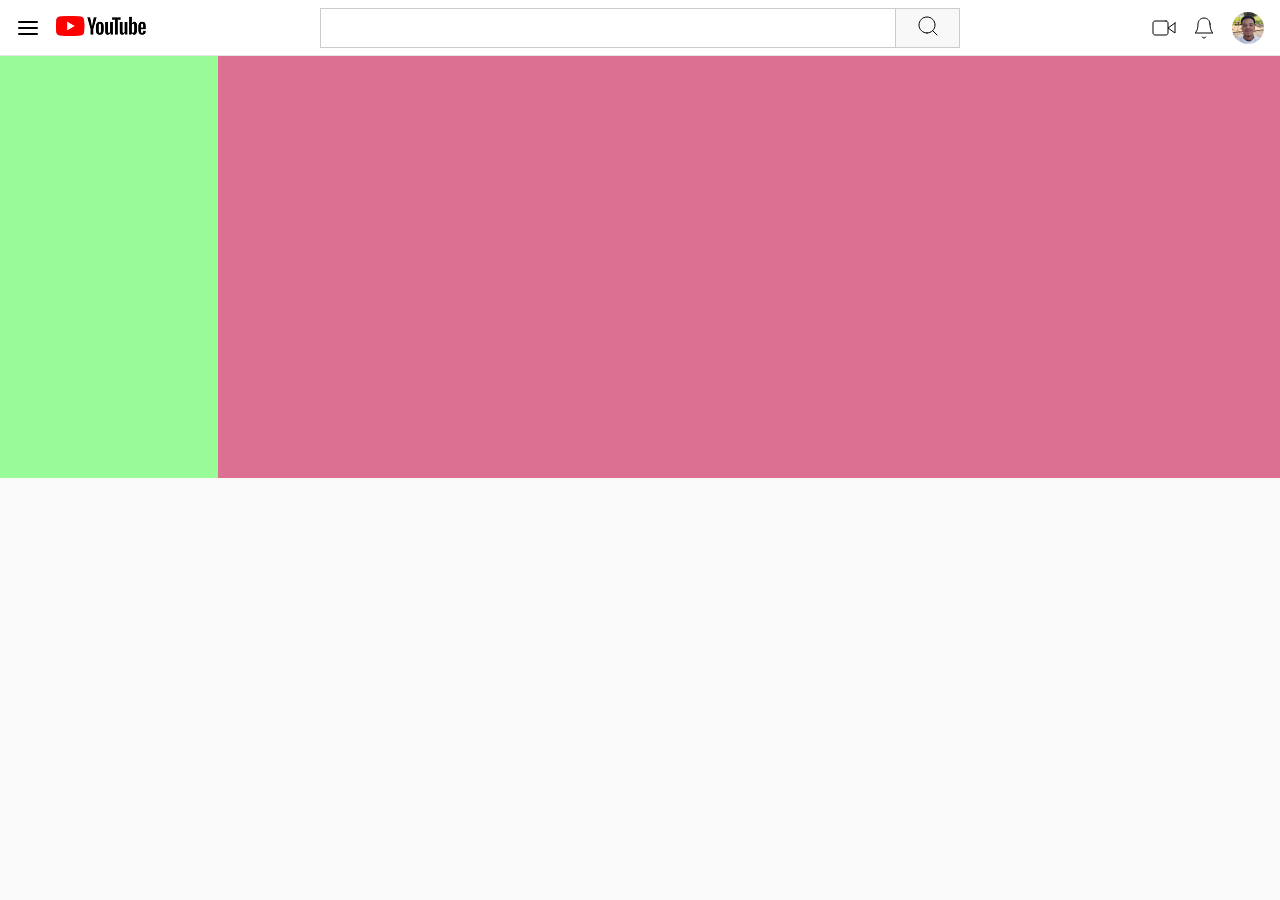
==== pagina-inicial.html @ 3b1b3334 "Refatoração Arquitetural com CSS Grid e Integração do Header Multi-Páginas Nesta etapa, o esqueleto " ====
<!doctype html>
<html lang="en">
  <head>
    <meta charset="UTF-8" />
    <meta name="viewport" content="width=device-width, initial-scale=1.0" />
    <title>Youtube - Página Inicial</title>
    <link rel="stylesheet" href="pagina-inicial.css" />
  </head>
  <body>
    <header class="menu">
      <div class="left">
        <figure id="menu"><img src="./svg/menu.svg" alt="menu" /></figure>
        <figure id="logo-ytb">
          <a href="./index.html"
            ><img src="./img/youtube 1.png" alt="Youtube-logo"
          /></a>
        </figure>
      </div>

      <div class="center">
        <div class="search">
          <input type="text" class="search-bar" />
          <button class="search-btn">
            <figure><img src="./svg/search.svg" alt="search" /></figure>
          </button>
        </div>
      </div>

      <div class="right">
        <figure><img src="./svg/video.svg" alt="video" /></figure>
        <figure><img src="./svg/bell.svg" alt="bell" /></figure>
        <figure>
          <img id="profile" src="./img/profile.jpeg" alt="profile" />
        </figure>
      </div>
    </header>
    <aside class="item"></aside>
    <main class="item"></main>
    <footer class="item"></footer>
  </body>
</html>
---- pagina-inicial.css ----
* {
    gap: 0;
    padding: 0;
    margin: 0;
}

body {
    height: 100vh;
    background-color: rgba(249, 249, 249, 1);
    display: grid;

    grid-template: 56px auto / 218px 1fr;

    grid-template-areas: 
    "header header"
    "aside main";
}

.item {
    height: auto;
    width: auto;
  
}

/* 1. CONFIGURAÇÃO DO ESSENCIAL NO HEADER */
header.menu {
    grid-area: header; /* Fala para o body que o header manda na linha do topo inteira */
    height: 56px;      /* Altura padrão do topo do YouTube */
    
    display: flex;
    align-items: center;
    justify-content: space-between; /* Empurra a esquerda para o canto, o centro para o meio e a direita para o outro canto */
    
    padding: 0 16px;
    background-color: #ffffff;
    box-sizing: border-box;
    border-bottom: 1px solid #e5e5e5; /* Linha sutil separando o topo do resto do site */
}

/* 2. LADO ESQUERDO (Menu Hamburguer e Logo) */
.left {
    display: flex;
    align-items: center;
    gap: 16px; /* Espaço entre o ícone do menu e a logo do YouTube */
    width: 218px; /* Bate exatamente com a largura que você deu para o seu ASIDE! */
    flex-shrink: 0; /* Impede que a logo seja esmagada se a tela diminuir */
}

.left figure {
    margin: 0;
    cursor: pointer;
    display: flex;
    align-items: center;
}

/* 3. CENTRO (Barra de Pesquisa) */
.center {
    display: flex;
    align-items: center;
    justify-content: center;
    flex-grow: 1;      /* Faz o container do meio usar o espaço central disponível */
    max-width: 640px;  /* Limita o tamanho máximo da barra de pesquisa igual ao original */
    padding: 0 24px;
}

.search {
    display: flex;
    width: 100%;
    height: 40px; /* Altura padrão dos inputs do YouTube */
}

.search-bar {
    flex-grow: 1;
    border: 1px solid #ccc;
    padding: 0 16px;
    font-size: 16px;
    outline: none;
}

.search-bar:focus {
    border-color: #1c62b9; /* Cor azul clássica quando clica na barra do YouTube */
}

.search-btn {
    width: 64px;
    background-color: #f8f8f8;
    border: 1px solid #ccc;
    border-left: none; /* Remove a linha entre o input e o botão */
    cursor: pointer;
    display: flex;
    justify-content: center;
    align-items: center;
}

.search-btn:hover {
    background-color: #f0f0f0;
}

/* 4. LADO DIREITO (Ícones e Foto de Perfil) */
.right {
    display: flex;
    align-items: center;
    justify-content: flex-end;
    gap: 16px; /* Espaço entre os ícones e a foto */
    width: 218px; /* Mantém a simetria com o lado esquerdo */
    flex-shrink: 0;
}

.right figure {
    margin: 0;
    cursor: pointer;
    display: flex;
    align-items: center;
}

/* Ajuste da foto de perfil para ficar redondinha */
#profile {
    width: 32px;
    height: 32px;
    border-radius: 50%;
    object-fit: cover;
}

aside {
    background-color: palegreen;
    grid-area: aside;
}

main {
    background-color: palevioletred;
    grid-area: main;
}
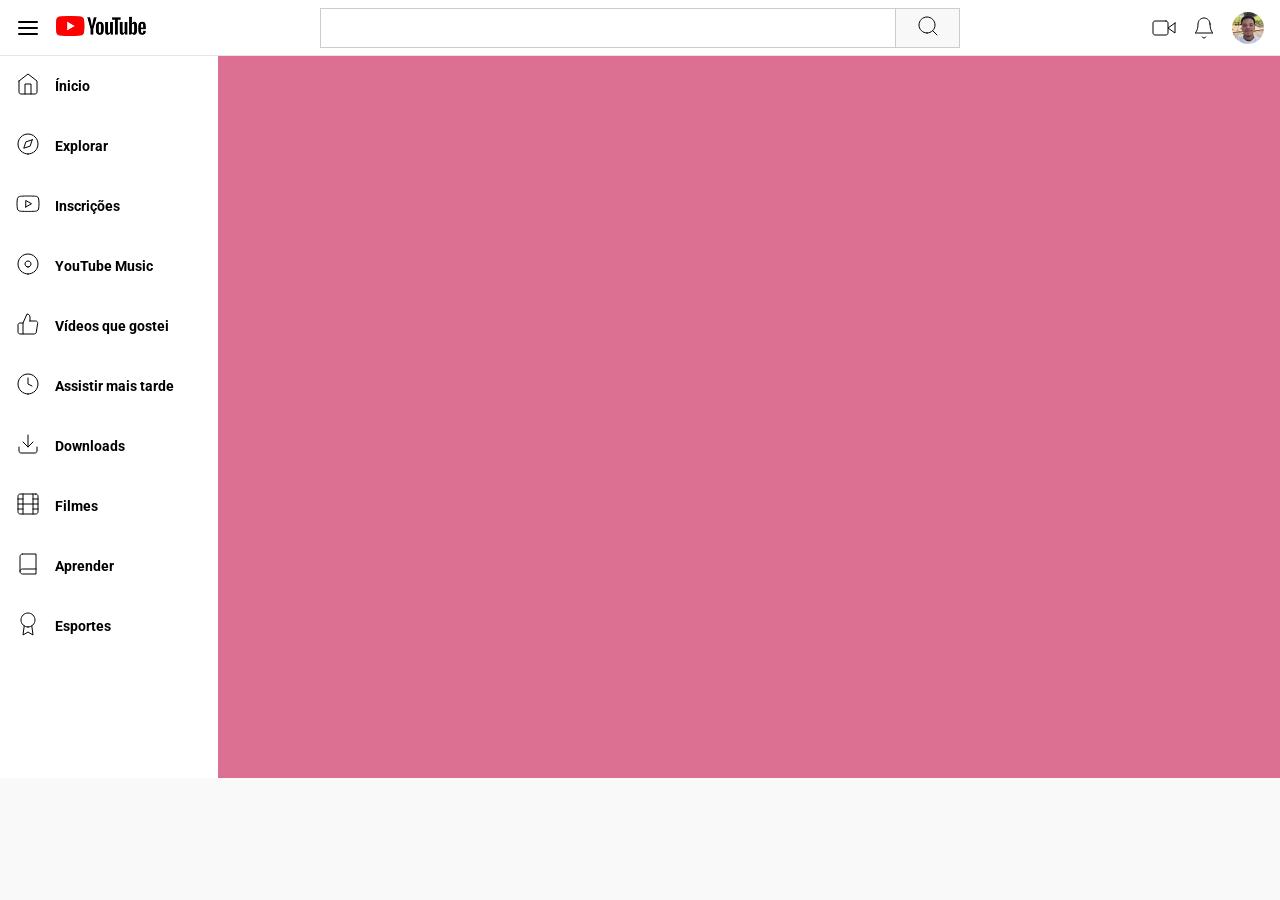
==== commit 7644c25f: "Construção Estrutural da Barra Lateral (Sidebar) com Flexbox Nesta etapa, o menu lateral (aside) foi" ====
--- a/pagina-inicial.html
+++ b/pagina-inicial.html
@@ -34,7 +34,50 @@
         </figure>
       </div>
     </header>
-    <aside class="item"></aside>
+    <aside class="item sidebar">
+      <div class="sidebar-items">
+        <figure><img src="./svg/home.svg" alt="Ínicio" /></figure>
+        <p>Ínicio</p>
+      </div>
+      <div class="sidebar-items">
+        <figure><img src="./svg/compass.svg" alt="Explorar" /></figure>
+        <p>Explorar</p>
+      </div>
+      <div class="sidebar-items">
+        <figure><img src="./svg/youtube.svg" alt="Inscrições" /></figure>
+        <p>Inscrições</p>
+      </div>
+      <div class="sidebar-items">
+        <figure><img src="./svg/disc.svg" alt="YouTube Music" /></figure>
+        <p>YouTube Music</p>
+      </div>
+      <div class="sidebar-items">
+        <figure>
+          <img src="./svg/thumbs-up.svg" alt="Vídeos que gostei" />
+        </figure>
+        <p>Vídeos que gostei</p>
+      </div>
+      <div class="sidebar-items">
+        <figure><img src="./svg/clock.svg" alt="Assistir mais tarde" /></figure>
+        <p>Assistir mais tarde</p>
+      </div>
+      <div class="sidebar-items">
+        <figure><img src="./svg/download.svg" alt="Downloads" /></figure>
+        <p>Downloads</p>
+      </div>
+      <div class="sidebar-items">
+        <figure><img src="./svg/film.svg" alt="Filmes" /></figure>
+        <p>Filmes</p>
+      </div>
+      <div class="sidebar-items">
+        <figure><img src="./svg/book.svg" alt="Aprender" /></figure>
+        <p>Aprender</p>
+      </div>
+      <div class="sidebar-items">
+        <figure><img src="./svg/award.svg" alt="Esportes" /></figure>
+        <p>Esportes</p>
+      </div>
+    </aside>
     <main class="item"></main>
     <footer class="item"></footer>
   </body>
--- a/pagina-inicial.css
+++ b/pagina-inicial.css
@@ -1,3 +1,6 @@
+@import url('https://fonts.googleapis.com/css2?family=Afacad:ital,wght@0,400..700;1,400..700&family=Anybody:ital,wght@0,100..900;1,100..900&family=Raleway:ital,wght@0,100..900;1,100..900&family=Roboto:ital,wght@0,100..900;1,100..900&display=swap');
+
+
 * {
     gap: 0;
     padding: 0;
@@ -122,8 +125,23 @@
 }
 
 aside {
-    background-color: palegreen;
+    background-color: rgba(255, 255, 255, 1);
     grid-area: aside;
+}
+
+.sidebar-items {
+    display: flex;
+    padding: 16px;
+    justify-content: flex-start;
+    align-items: center;
+}
+
+.sidebar-items > p {
+    padding-left: 15px;
+    
+    /*font: [style] [weight] [size]/[line-height] [family];*/
+    font: normal bold 14px/1.0 "Roboto" ;
+
 }
 
 main {
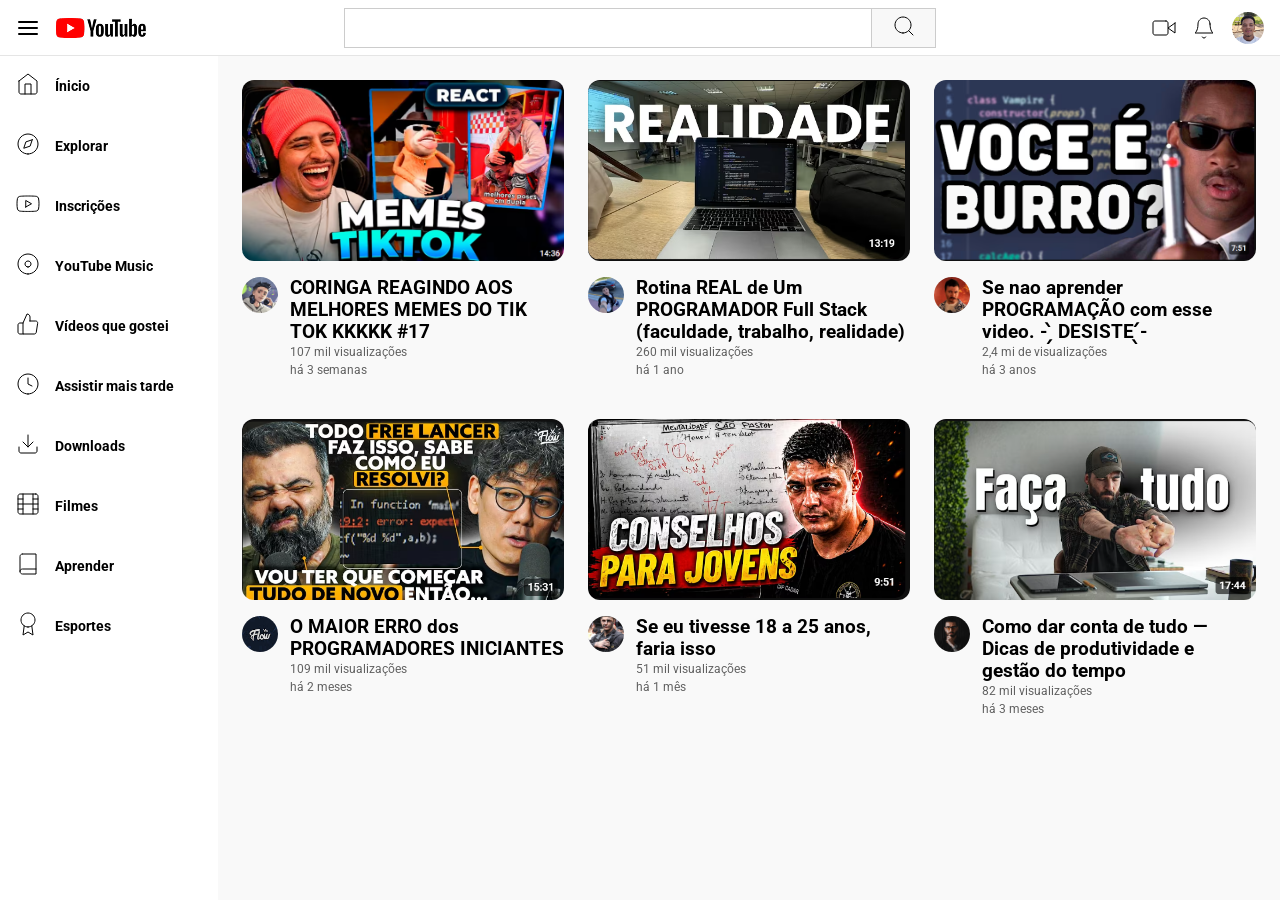
==== commit 3948fdb6: "Refatora grid para 3 colunas e adiciona links nos vídeos - Altera o layout de '.videos-columns' de a" ====
--- a/pagina-inicial.html
+++ b/pagina-inicial.html
@@ -11,9 +11,7 @@
       <div class="left">
         <figure id="menu"><img src="./svg/menu.svg" alt="menu" /></figure>
         <figure id="logo-ytb">
-          <a href="./index.html"
-            ><img src="./img/youtube 1.png" alt="Youtube-logo"
-          /></a>
+          <img src="./img/youtube 1.png" alt="Youtube-logo" />
         </figure>
       </div>
 
@@ -78,7 +76,167 @@
         <p>Esportes</p>
       </div>
     </aside>
-    <main class="item"></main>
-    <footer class="item"></footer>
+    <main class="item">
+      <div class="videos-columns">
+        <div class="video video-01">
+          <figure class="thumbnail-wrapper">
+            <a href="./index.html">
+              <img
+                src="./img/video-01.png"
+                alt="Thumbnail do Video"
+                class="thumbnail"
+            /></a>
+          </figure>
+          <div class="video-details">
+            <figure class="channel-avatar-wrapper">
+              <img
+                src="./img/profile-01.jpg"
+                alt="Canal"
+                class="channel-avatar"
+              />
+            </figure>
+            <div class="video-text-content">
+              <h3 class="video-title">
+                CORINGA REAGINDO AOS MELHORES MEMES DO TIK TOK KKKKK #17
+              </h3>
+              <span class="video-metadata">107 mil visualizações</span>
+              <span class="video-metadata">há 3 semanas</span>
+            </div>
+          </div>
+        </div>
+
+        <div class="video video-02">
+          <figure class="thumbnail-wrapper">
+            <img
+              src="./img/video-02.png"
+              alt="Thumbnail do Video"
+              class="thumbnail"
+            />
+          </figure>
+          <div class="video-details">
+            <figure class="channel-avatar-wrapper">
+              <img
+                src="./img/profile-02.jpg"
+                alt="Canal"
+                class="channel-avatar"
+              />
+            </figure>
+            <div class="video-text-content">
+              <h3 class="video-title">
+                Rotina REAL de Um PROGRAMADOR Full Stack (faculdade, trabalho,
+                realidade)
+              </h3>
+              <span class="video-metadata">260 mil visualizações</span>
+              <span class="video-metadata"> há 1 ano</span>
+            </div>
+          </div>
+        </div>
+
+        <div class="video video-03">
+          <figure class="thumbnail-wrapper">
+            <img
+              src="./img/video-03.png"
+              alt="Thumbnail do Video"
+              class="thumbnail"
+            />
+          </figure>
+          <div class="video-details">
+            <figure class="channel-avatar-wrapper">
+              <img
+                src="./img/profile-03.jpg"
+                alt="Canal"
+                class="channel-avatar"
+              />
+            </figure>
+            <div class="video-text-content">
+              <h3 class="video-title">
+                Se nao aprender PROGRAMAÇÃO com esse video. - ̗̀ DESISTE ̖́-
+              </h3>
+              <span class="video-metadata"> 2,4 mi de visualizações </span>
+              <span class="video-metadata"> há 3 anos</span>
+            </div>
+          </div>
+        </div>
+
+        <div class="video video-04">
+          <figure class="thumbnail-wrapper">
+            <img
+              src="./img/video-04.png"
+              alt="Thumbnail do Video"
+              class="thumbnail"
+            />
+          </figure>
+          <div class="video-details">
+            <figure class="channel-avatar-wrapper">
+              <img
+                src="./img/profile-04.jpg"
+                alt="Canal"
+                class="channel-avatar"
+              />
+            </figure>
+            <div class="video-text-content">
+              <h3 class="video-title">
+                O MAIOR ERRO dos PROGRAMADORES INICIANTES
+              </h3>
+              <span class="video-metadata"> 109 mil visualizações</span>
+              <span class="video-metadata">há 2 meses</span>
+            </div>
+          </div>
+        </div>
+
+        <div class="video video-05">
+          <figure class="thumbnail-wrapper">
+            <img
+              src="./img/video-05.png"
+              alt="Thumbnail do Video"
+              class="thumbnail"
+            />
+          </figure>
+          <div class="video-details">
+            <figure class="channel-avatar-wrapper">
+              <img
+                src="./img/profile-05.jpg"
+                alt="Canal"
+                class="channel-avatar"
+              />
+            </figure>
+            <div class="video-text-content">
+              <h3 class="video-title">
+                Se eu tivesse 18 a 25 anos, faria isso
+              </h3>
+              <span class="video-metadata"> 51 mil visualizações</span>
+              <span class="video-metadata">há 1 mês</span>
+            </div>
+          </div>
+        </div>
+
+        <div class="video video-06">
+          <figure class="thumbnail-wrapper">
+            <img
+              src="./img/video-06.png"
+              alt="Thumbnail do Video"
+              class="thumbnail"
+            />
+          </figure>
+          <div class="video-details">
+            <figure class="channel-avatar-wrapper">
+              <img
+                src="./img/profile-06.jpg"
+                alt="Canal"
+                class="channel-avatar"
+              />
+            </figure>
+            <div class="video-text-content">
+              <h3 class="video-title">
+                Como dar conta de tudo — Dicas de produtividade e gestão do
+                tempo
+              </h3>
+              <span class="video-metadata"> 82 mil visualizações</span>
+              <span class="video-metadata">há 3 meses</span>
+            </div>
+          </div>
+        </div>
+      </div>
+    </main>
   </body>
 </html>
--- a/pagina-inicial.css
+++ b/pagina-inicial.css
@@ -2,9 +2,10 @@
 
 
 * {
-    gap: 0;
+    box-sizing: border-box;
+    margin: 0;
     padding: 0;
-    margin: 0;
+    font-family: "Roboto", sans-serif;
 }
 
 body {
@@ -145,6 +146,83 @@
 }
 
 main {
-    background-color: palevioletred;
     grid-area: main;
-}
+    background-color: #f9f9f9; /* Fundo claro idêntico ao da imagem */
+}
+
+.videos-columns {
+   display: grid;
+    /* Força o layout a ter exatamente 3 colunas de tamanhos iguais (1fr cada) */
+    grid-template-columns: repeat(3, 1fr);
+    /* Aumenta um pouco o espaçamento entre eles, já que os vídeos vão crescer */
+    gap: 40px 24px; 
+    padding: 24px;
+}
+.video {
+    display: flex;
+    flex-direction: column;
+    width: 100%; /* Ocupa a largura total da coluna do Grid */
+}
+/* THUMBNAIL (Imagem do Vídeo) */
+.thumbnail-wrapper {
+    width: 100%;
+    margin-bottom: 12px;
+}
+
+.thumbnail {
+    width: 100%;
+    height: auto;
+    aspect-ratio: 16 / 9; /* Mantém a proporção padrão do YouTube */
+    border-radius: 12px;  /* Cantos arredondados modernos do YouTube */
+    object-fit: cover;
+}
+
+/* DETALHES (Foto do canal + Textos) */
+.video-details {
+    display: flex;
+    flex-direction: row;
+    gap: 12px;
+}
+
+/* Foto do Canal */
+.channel-avatar-wrapper {
+    flex-shrink: 0; /* Impede que a foto do canal encolha */
+}
+
+.channel-avatar {
+    width: 36px;
+    height: 36px;
+    border-radius: 50%;
+    object-fit: cover;
+}
+
+/* Bloco de Textos */
+.video-text-content {
+    display: flex;
+    flex-direction: column;
+}
+
+.video-title {
+    .video-title {
+    font-size: 14px;
+    font-weight: 500;
+    color: #0f0f0f;
+    line-height: 20px;
+    margin-bottom: 4px;
+    
+    /* Propriedades antigas/webkit */
+    display: -webkit-box;
+    -webkit-line-clamp: 2;
+    -webkit-box-orient: vertical;
+    overflow: hidden;
+
+    /* ADICIONE ESTA LINHA ABAIXO PARA SUMIR O AVISO: */
+    line-clamp: 2; 
+}
+}
+
+.video-metadata {
+    font-size: 12px;
+    color: #606060;
+    line-height: 18px;
+}
